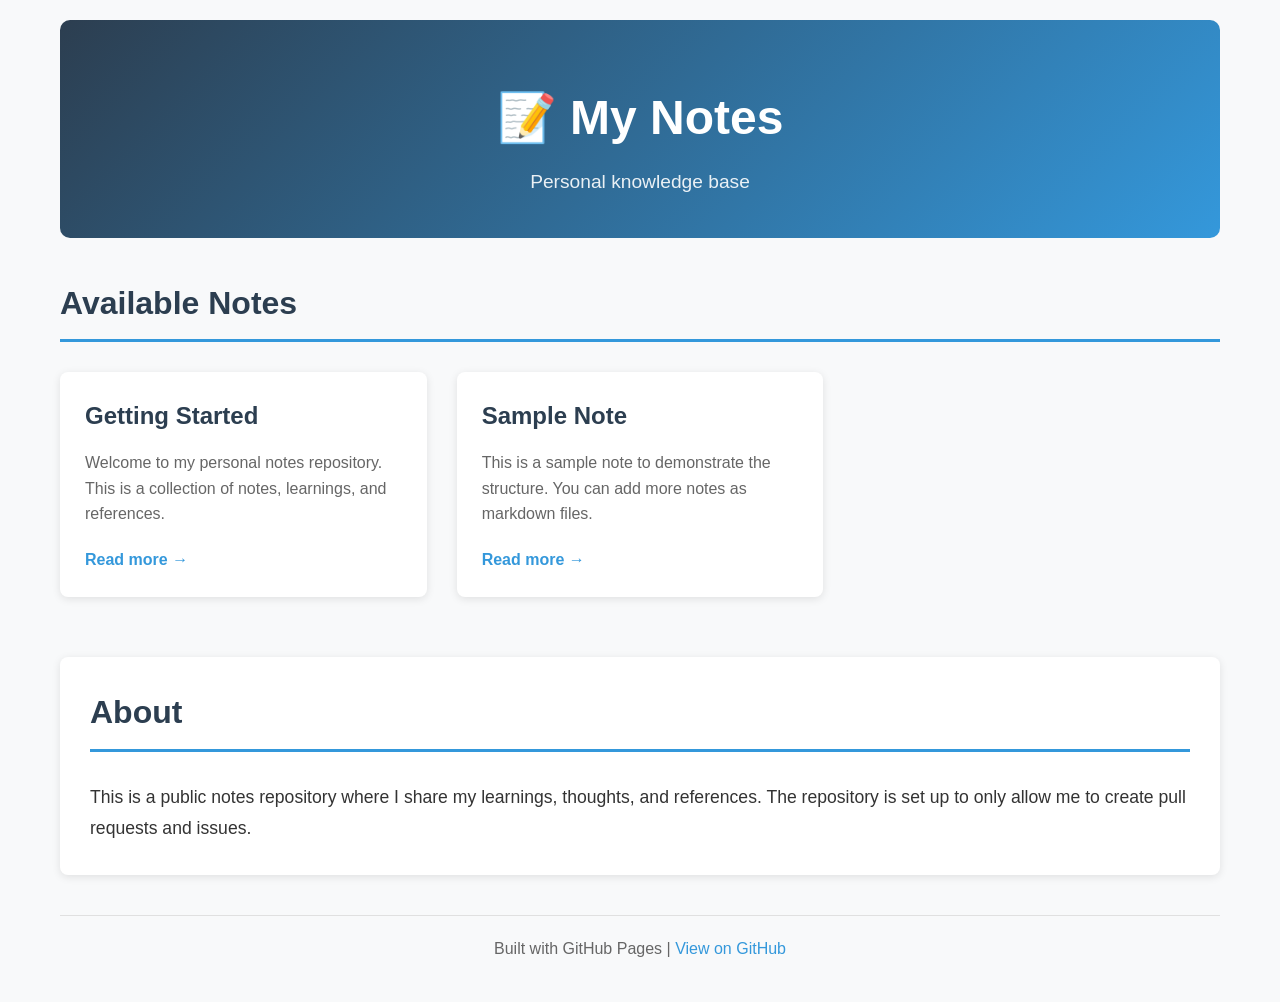
==== index.html @ 2ef68119 "Add GitHub Pages setup with HTML notes structure Co-authored-by: neurofoo <1616544+neurofoo@users.no" ====
<!DOCTYPE html>
<html lang="en">
<head>
    <meta charset="UTF-8">
    <meta name="viewport" content="width=device-width, initial-scale=1.0">
    <title>My Notes</title>
    <link rel="stylesheet" href="styles.css">
</head>
<body>
    <div class="container">
        <header>
            <h1>📝 My Notes</h1>
            <p class="subtitle">Personal knowledge base</p>
        </header>
        
        <main>
            <section class="notes-section">
                <h2>Available Notes</h2>
                <div class="notes-grid">
                    <div class="note-card">
                        <h3>Getting Started</h3>
                        <p>Welcome to my personal notes repository. This is a collection of notes, learnings, and references.</p>
                        <a href="notes/getting-started.html" class="read-more">Read more →</a>
                    </div>
                    
                    <div class="note-card">
                        <h3>Sample Note</h3>
                        <p>This is a sample note to demonstrate the structure. You can add more notes as markdown files.</p>
                        <a href="notes/sample-note.html" class="read-more">Read more →</a>
                    </div>
                </div>
            </section>
            
            <section class="about-section">
                <h2>About</h2>
                <p>This is a public notes repository where I share my learnings, thoughts, and references. The repository is set up to only allow me to create pull requests and issues.</p>
            </section>
        </main>
        
        <footer>
            <p>Built with GitHub Pages | <a href="https://github.com/neurofoo/notes">View on GitHub</a></p>
        </footer>
    </div>
</body>
</html>
---- styles.css ----
* {
    margin: 0;
    padding: 0;
    box-sizing: border-box;
}

:root {
    --primary-color: #2c3e50;
    --secondary-color: #3498db;
    --accent-color: #e74c3c;
    --background-color: #f8f9fa;
    --card-background: #ffffff;
    --text-color: #333333;
    --text-light: #666666;
    --border-color: #e0e0e0;
}

body {
    font-family: -apple-system, BlinkMacSystemFont, 'Segoe UI', Roboto, 'Helvetica Neue', Arial, sans-serif;
    line-height: 1.6;
    color: var(--text-color);
    background-color: var(--background-color);
}

.container {
    max-width: 1200px;
    margin: 0 auto;
    padding: 20px;
}

header {
    text-align: center;
    padding: 60px 20px 40px;
    background: linear-gradient(135deg, var(--primary-color) 0%, var(--secondary-color) 100%);
    color: white;
    border-radius: 10px;
    margin-bottom: 40px;
}

header h1 {
    font-size: 3em;
    margin-bottom: 10px;
}

.subtitle {
    font-size: 1.2em;
    opacity: 0.9;
}

main {
    margin-bottom: 40px;
}

.notes-section {
    margin-bottom: 60px;
}

.notes-section h2,
.about-section h2 {
    font-size: 2em;
    color: var(--primary-color);
    margin-bottom: 30px;
    padding-bottom: 10px;
    border-bottom: 3px solid var(--secondary-color);
}

.notes-grid {
    display: grid;
    grid-template-columns: repeat(auto-fill, minmax(300px, 1fr));
    gap: 30px;
    margin-top: 30px;
}

.note-card {
    background: var(--card-background);
    border-radius: 8px;
    padding: 25px;
    box-shadow: 0 2px 8px rgba(0, 0, 0, 0.1);
    transition: transform 0.3s ease, box-shadow 0.3s ease;
}

.note-card:hover {
    transform: translateY(-5px);
    box-shadow: 0 4px 16px rgba(0, 0, 0, 0.15);
}

.note-card h3 {
    color: var(--primary-color);
    font-size: 1.5em;
    margin-bottom: 15px;
}

.note-card p {
    color: var(--text-light);
    margin-bottom: 20px;
}

.read-more {
    display: inline-block;
    color: var(--secondary-color);
    text-decoration: none;
    font-weight: 600;
    transition: color 0.3s ease;
}

.read-more:hover {
    color: var(--accent-color);
}

.about-section {
    background: var(--card-background);
    padding: 30px;
    border-radius: 8px;
    box-shadow: 0 2px 8px rgba(0, 0, 0, 0.1);
}

.about-section p {
    font-size: 1.1em;
    line-height: 1.8;
}

footer {
    text-align: center;
    padding: 20px;
    color: var(--text-light);
    border-top: 1px solid var(--border-color);
}

footer a {
    color: var(--secondary-color);
    text-decoration: none;
}

footer a:hover {
    text-decoration: underline;
}

/* Note page styles */
.note-content {
    background: var(--card-background);
    padding: 40px;
    border-radius: 8px;
    box-shadow: 0 2px 8px rgba(0, 0, 0, 0.1);
    margin-bottom: 40px;
}

.note-content h1 {
    color: var(--primary-color);
    margin-bottom: 20px;
    font-size: 2.5em;
}

.note-content h2 {
    color: var(--primary-color);
    margin-top: 30px;
    margin-bottom: 15px;
    font-size: 1.8em;
}

.note-content h3 {
    color: var(--primary-color);
    margin-top: 20px;
    margin-bottom: 10px;
    font-size: 1.4em;
}

.note-content p {
    margin-bottom: 15px;
    line-height: 1.8;
}

.note-content ul,
.note-content ol {
    margin-left: 30px;
    margin-bottom: 15px;
}

.note-content li {
    margin-bottom: 8px;
}

.note-content code {
    background-color: #f4f4f4;
    padding: 2px 6px;
    border-radius: 3px;
    font-family: 'Courier New', Courier, monospace;
}

.note-content pre {
    background-color: #f4f4f4;
    padding: 15px;
    border-radius: 5px;
    overflow-x: auto;
    margin-bottom: 20px;
}

.note-content pre code {
    background-color: transparent;
    padding: 0;
}

.back-link {
    display: inline-block;
    margin-bottom: 20px;
    color: var(--secondary-color);
    text-decoration: none;
    font-weight: 600;
}

.back-link:hover {
    text-decoration: underline;
}

@media (max-width: 768px) {
    header h1 {
        font-size: 2em;
    }
    
    .notes-grid {
        grid-template-columns: 1fr;
    }
    
    .note-content {
        padding: 20px;
    }
}
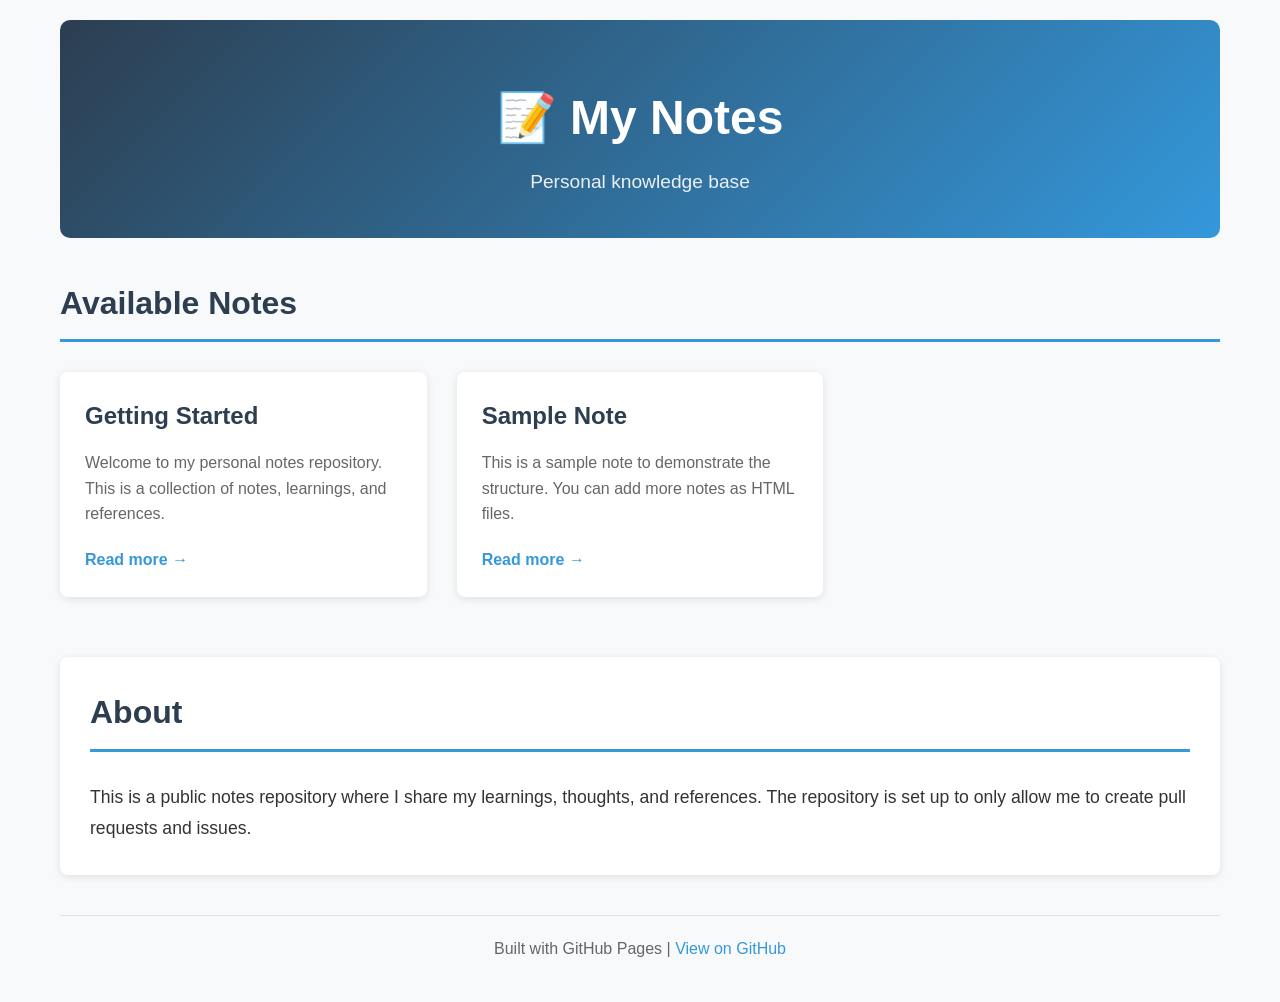
==== commit 72ae7d3f: "Fix typo: change 'markdown files' to 'HTML files' in description Co-authored-by: neurofoo <1616544+n" ====
--- a/index.html
+++ b/index.html
@@ -25,7 +25,7 @@
                     
                     <div class="note-card">
                         <h3>Sample Note</h3>
-                        <p>This is a sample note to demonstrate the structure. You can add more notes as markdown files.</p>
+                        <p>This is a sample note to demonstrate the structure. You can add more notes as HTML files.</p>
                         <a href="notes/sample-note.html" class="read-more">Read more →</a>
                     </div>
                 </div>
